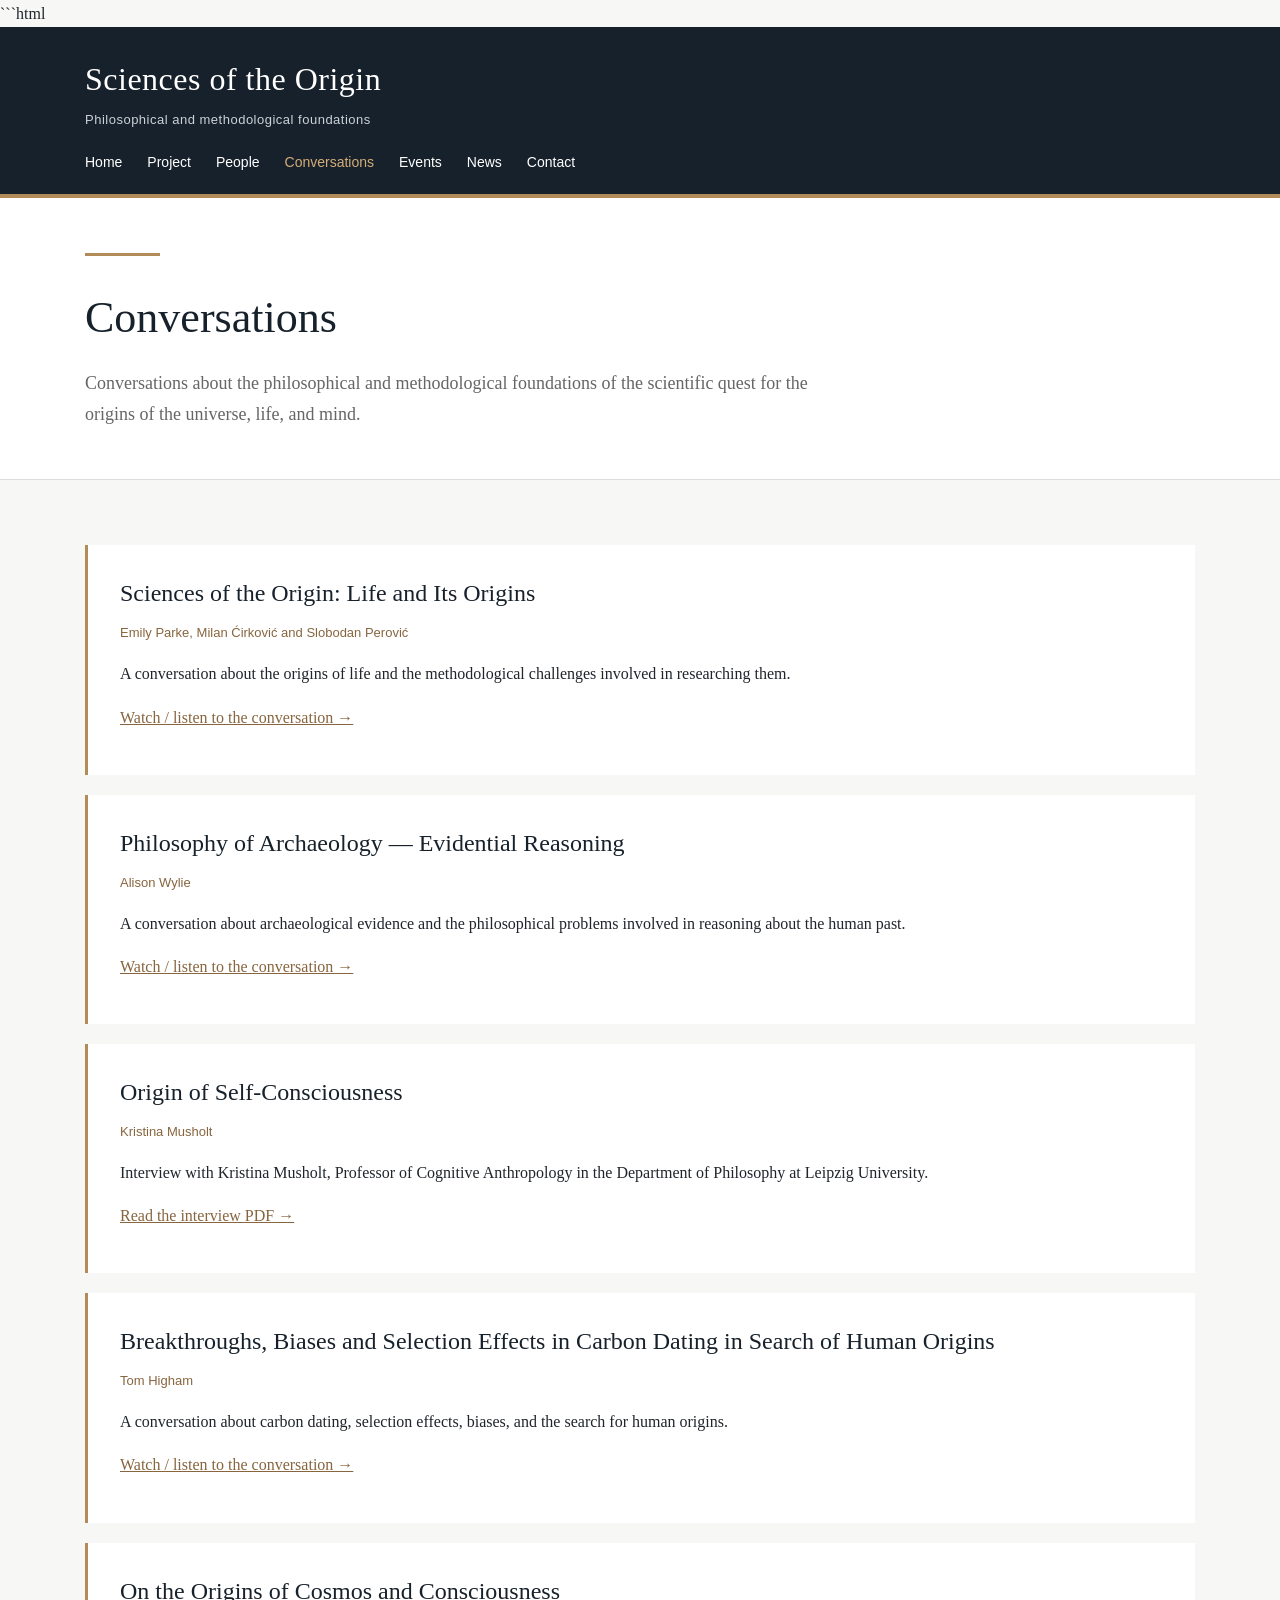
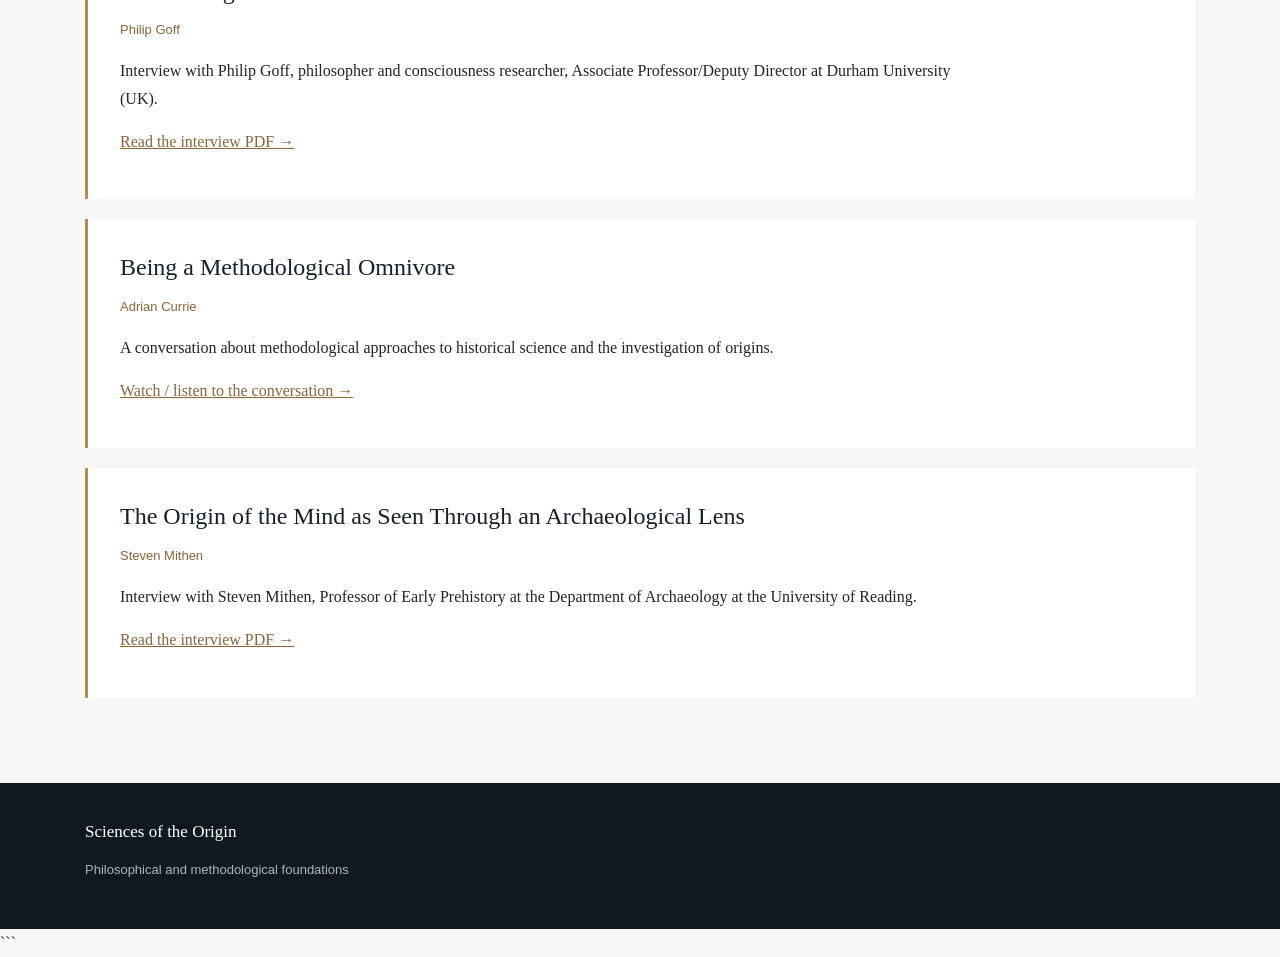
==== conversations.html @ 01b94208 "Add conversations.html for Conversations page This HTML file contains the structure for the 'Convers" ====
```html
<!DOCTYPE html>
<html lang="en">

<head>
    <meta charset="UTF-8">
    <meta name="viewport" content="width=device-width, initial-scale=1.0">

    <title>Conversations — Sciences of the Origin</title>

    <link rel="stylesheet" href="style.css">
</head>

<body>

<header class="site-header">

    <div class="header-inner">

        <h1 class="site-title">Sciences of the Origin</h1>

        <div class="site-tagline">
            Philosophical and methodological foundations
        </div>

        <nav class="site-nav">
            <a href="index.html">Home</a>
            <a href="project.html">Project</a>
            <a href="people.html">People</a>
            <a href="conversations.html" class="active">Conversations</a>
            <a href="events.html">Events</a>
            <a href="news.html">News</a>
            <a href="contact.html">Contact</a>
        </nav>

    </div>

</header>


<section class="page-header">

    <div class="container">

        <div class="gold-line"></div>

        <h1>Conversations</h1>

        <p>
            Conversations about the philosophical and methodological
            foundations of the scientific quest for the origins of the
            universe, life, and mind.
        </p>

    </div>

</section>


<main class="content">

    <div class="container">


        <div class="conversation">

            <h2>
                Sciences of the Origin: Life and Its Origins
            </h2>

            <div class="guest">
                Emily Parke, Milan Ćirković and Slobodan Perović
            </div>

            <p>
                A conversation about the origins of life and the
                methodological challenges involved in researching them.
            </p>

            <p>
                <a href="#" target="_blank">Watch / listen to the conversation →</a>
            </p>

        </div>


        <div class="conversation">

            <h2>
                Philosophy of Archaeology — Evidential Reasoning
            </h2>

            <div class="guest">
                Alison Wylie
            </div>

            <p>
                A conversation about archaeological evidence and the
                philosophical problems involved in reasoning about the
                human past.
            </p>

            <p>
                <a href="#" target="_blank">Watch / listen to the conversation →</a>
            </p>

        </div>


        <div class="conversation">

            <h2>
                Origin of Self-Consciousness
            </h2>

            <div class="guest">
                Kristina Musholt
            </div>

            <p>
                Interview with Kristina Musholt, Professor of Cognitive
                Anthropology in the Department of Philosophy at Leipzig
                University.
            </p>

            <p>
                <a href="https://sciorigin.weebly.com/uploads/4/4/2/9/44296385/4_-_kristina_musholt.pdf"
                   target="_blank">
                    Read the interview PDF →
                </a>
            </p>

        </div>


        <div class="conversation">

            <h2>
                Breakthroughs, Biases and Selection Effects in Carbon Dating
                in Search of Human Origins
            </h2>

            <div class="guest">
                Tom Higham
            </div>

            <p>
                A conversation about carbon dating, selection effects,
                biases, and the search for human origins.
            </p>

            <p>
                <a href="#" target="_blank">Watch / listen to the conversation →</a>
            </p>

        </div>


        <div class="conversation">

            <h2>
                On the Origins of Cosmos and Consciousness
            </h2>

            <div class="guest">
                Philip Goff
            </div>

            <p>
                Interview with Philip Goff, philosopher and consciousness
                researcher, Associate Professor/Deputy Director at Durham
                University (UK).
            </p>

            <p>
                <a href="https://sciorigin.weebly.com/uploads/4/4/2/9/44296385/5_-_philip_goff.pdf"
                   target="_blank">
                    Read the interview PDF →
                </a>
            </p>

        </div>


        <div class="conversation">

            <h2>
                Being a Methodological Omnivore
            </h2>

            <div class="guest">
                Adrian Currie
            </div>

            <p>
                A conversation about methodological approaches to historical
                science and the investigation of origins.
            </p>

            <p>
                <a href="#" target="_blank">Watch / listen to the conversation →</a>
            </p>

        </div>


        <div class="conversation">

            <h2>
                The Origin of the Mind as Seen Through an Archaeological Lens
            </h2>

            <div class="guest">
                Steven Mithen
            </div>

            <p>
                Interview with Steven Mithen, Professor of Early Prehistory
                at the Department of Archaeology at the University of
                Reading.
            </p>

            <p>
                <a href="https://sciorigin.weebly.com/uploads/4/4/2/9/44296385/6_-_steven_mithen_interview.pdf"
                   target="_blank">
                    Read the interview PDF →
                </a>
            </p>

        </div>


    </div>

</main>


<footer class="site-footer">

    <div class="footer-inner">

        <div class="footer-title">
            Sciences of the Origin
        </div>

        <p>
            Philosophical and methodological foundations
        </p>

    </div>

</footer>

</body>
</html>
```
---- style.css ----
/* =========================================
   SCIENCES OF THE ORIGIN
   Main site stylesheet
   ========================================= */

* {
    box-sizing: border-box;
}

html {
    scroll-behavior: smooth;
}

body {
    margin: 0;
    background: #f7f7f5;
    color: #20252b;
    font-family: Georgia, "Times New Roman", serif;
    line-height: 1.7;
}

/* ---------- HEADER ---------- */

.site-header {
    background: #17212b;
    color: #ffffff;
    border-bottom: 4px solid #b38b59;
}

.header-inner {
    max-width: 1180px;
    margin: auto;
    padding: 25px 35px 20px;
}

.site-title {
    margin: 0;
    font-size: 32px;
    font-weight: normal;
    letter-spacing: 0.5px;
}

.site-tagline {
    margin: 2px 0 20px;
    color: #cbd2d8;
    font-family: Arial, Helvetica, sans-serif;
    font-size: 13px;
    letter-spacing: 0.5px;
}

.site-nav {
    display: flex;
    flex-wrap: wrap;
    gap: 25px;
    font-family: Arial, Helvetica, sans-serif;
}

.site-nav a {
    color: #ffffff;
    text-decoration: none;
    font-size: 14px;
}

.site-nav a:hover,
.site-nav a.active {
    color: #d4ad78;
}

/* ---------- PAGE CONTAINER ---------- */

.container {
    max-width: 1180px;
    margin: auto;
    padding: 0 35px;
}

/* ---------- HERO ---------- */

.hero {
    background: #ffffff;
    border-bottom: 1px solid #ddd;
    padding: 75px 0 70px;
}

.hero-inner {
    max-width: 1180px;
    margin: auto;
    padding: 0 35px;
}

.gold-line {
    width: 75px;
    height: 3px;
    background: #b38b59;
    margin-bottom: 25px;
}

.hero h1 {
    max-width: 850px;
    margin: 0 0 22px;
    color: #17212b;
    font-size: 52px;
    font-weight: normal;
    line-height: 1.1;
}

.hero p {
    max-width: 780px;
    margin: 0;
    color: #555d63;
    font-size: 20px;
}

/* ---------- PAGE TITLE ---------- */

.page-header {
    background: #ffffff;
    border-bottom: 1px solid #ddd;
    padding: 55px 0 50px;
}

.page-header h1 {
    margin: 0;
    color: #17212b;
    font-size: 44px;
    font-weight: normal;
}

.page-header p {
    max-width: 750px;
    margin: 12px 0 0;
    color: #666;
    font-size: 18px;
}

/* ---------- CONTENT ---------- */

.content {
    padding: 65px 0;
}

.content h2 {
    margin-top: 0;
    color: #17212b;
    font-size: 31px;
    font-weight: normal;
}

.content h3 {
    color: #17212b;
    font-size: 23px;
    font-weight: normal;
}

.content p {
    max-width: 850px;
}

.content a {
    color: #87653e;
}

.content a:hover {
    color: #17212b;
}

/* ---------- CARDS ---------- */

.card-grid {
    display: grid;
    grid-template-columns: repeat(3, 1fr);
    gap: 25px;
    margin-top: 35px;
}

.card {
    background: #ffffff;
    padding: 28px;
    border-top: 3px solid #b38b59;
}

.card h3 {
    margin-top: 0;
}

.card p {
    color: #62686d;
    font-size: 15px;
}

/* ---------- PEOPLE ---------- */

.people-grid {
    display: grid;
    grid-template-columns: repeat(3, 1fr);
    gap: 28px;
}

.person {
    background: #ffffff;
    padding: 25px;
    border-top: 3px solid #b38b59;
}

.person-image {
    width: 100%;
    height: 250px;
    object-fit: cover;
    background: #e9eaeb;
    margin-bottom: 20px;
}

.person h2 {
    margin: 0 0 5px;
    font-size: 25px;
}

.person .role {
    color: #87653e;
    font-family: Arial, Helvetica, sans-serif;
    font-size: 13px;
    text-transform: uppercase;
    letter-spacing: 0.6px;
}

/* ---------- NEWS / EVENTS ---------- */

.archive-item {
    background: #ffffff;
    margin-bottom: 20px;
    padding: 27px 30px;
    border-left: 3px solid #b38b59;
}

.archive-date {
    color: #87653e;
    font-family: Arial, Helvetica, sans-serif;
    font-size: 12px;
    letter-spacing: 1px;
    text-transform: uppercase;
}

.archive-item h2 {
    margin: 7px 0;
    font-size: 24px;
}

.archive-item p {
    color: #5f666b;
}

/* ---------- CONVERSATIONS ---------- */

.conversation {
    background: #ffffff;
    padding: 28px 32px;
    margin-bottom: 20px;
    border-left: 3px solid #b38b59;
}

.conversation h2 {
    margin: 0 0 8px;
    font-size: 24px;
}

.conversation .guest {
    color: #87653e;
    font-family: Arial, Helvetica, sans-serif;
    font-size: 13px;
}

/* ---------- CALLOUT ---------- */

.callout {
    margin: 45px 0;
    padding: 35px;
    background: #17212b;
    color: #ffffff;
}

.callout p {
    margin: 0;
    max-width: 850px;
    font-size: 21px;
}

/* ---------- FOOTER ---------- */

.site-footer {
    background: #111920;
    color: #aeb5ba;
    padding: 35px 0;
    font-family: Arial, Helvetica, sans-serif;
    font-size: 13px;
}

.footer-inner {
    max-width: 1180px;
    margin: auto;
    padding: 0 35px;
}

.footer-title {
    color: #ffffff;
    font-family: Georgia, "Times New Roman", serif;
    font-size: 17px;
}

/* ---------- MOBILE ---------- */

@media (max-width: 850px) {

    .header-inner,
    .hero-inner,
    .container,
    .footer-inner {
        padding-left: 22px;
        padding-right: 22px;
    }

    .site-nav {
        gap: 14px;
    }

    .hero h1 {
        font-size: 40px;
    }

    .page-header h1 {
        font-size: 36px;
    }

    .card-grid,
    .people-grid {
        grid-template-columns: 1fr;
    }

    .person-image {
        height: auto;
        max-height: 400px;
    }
}
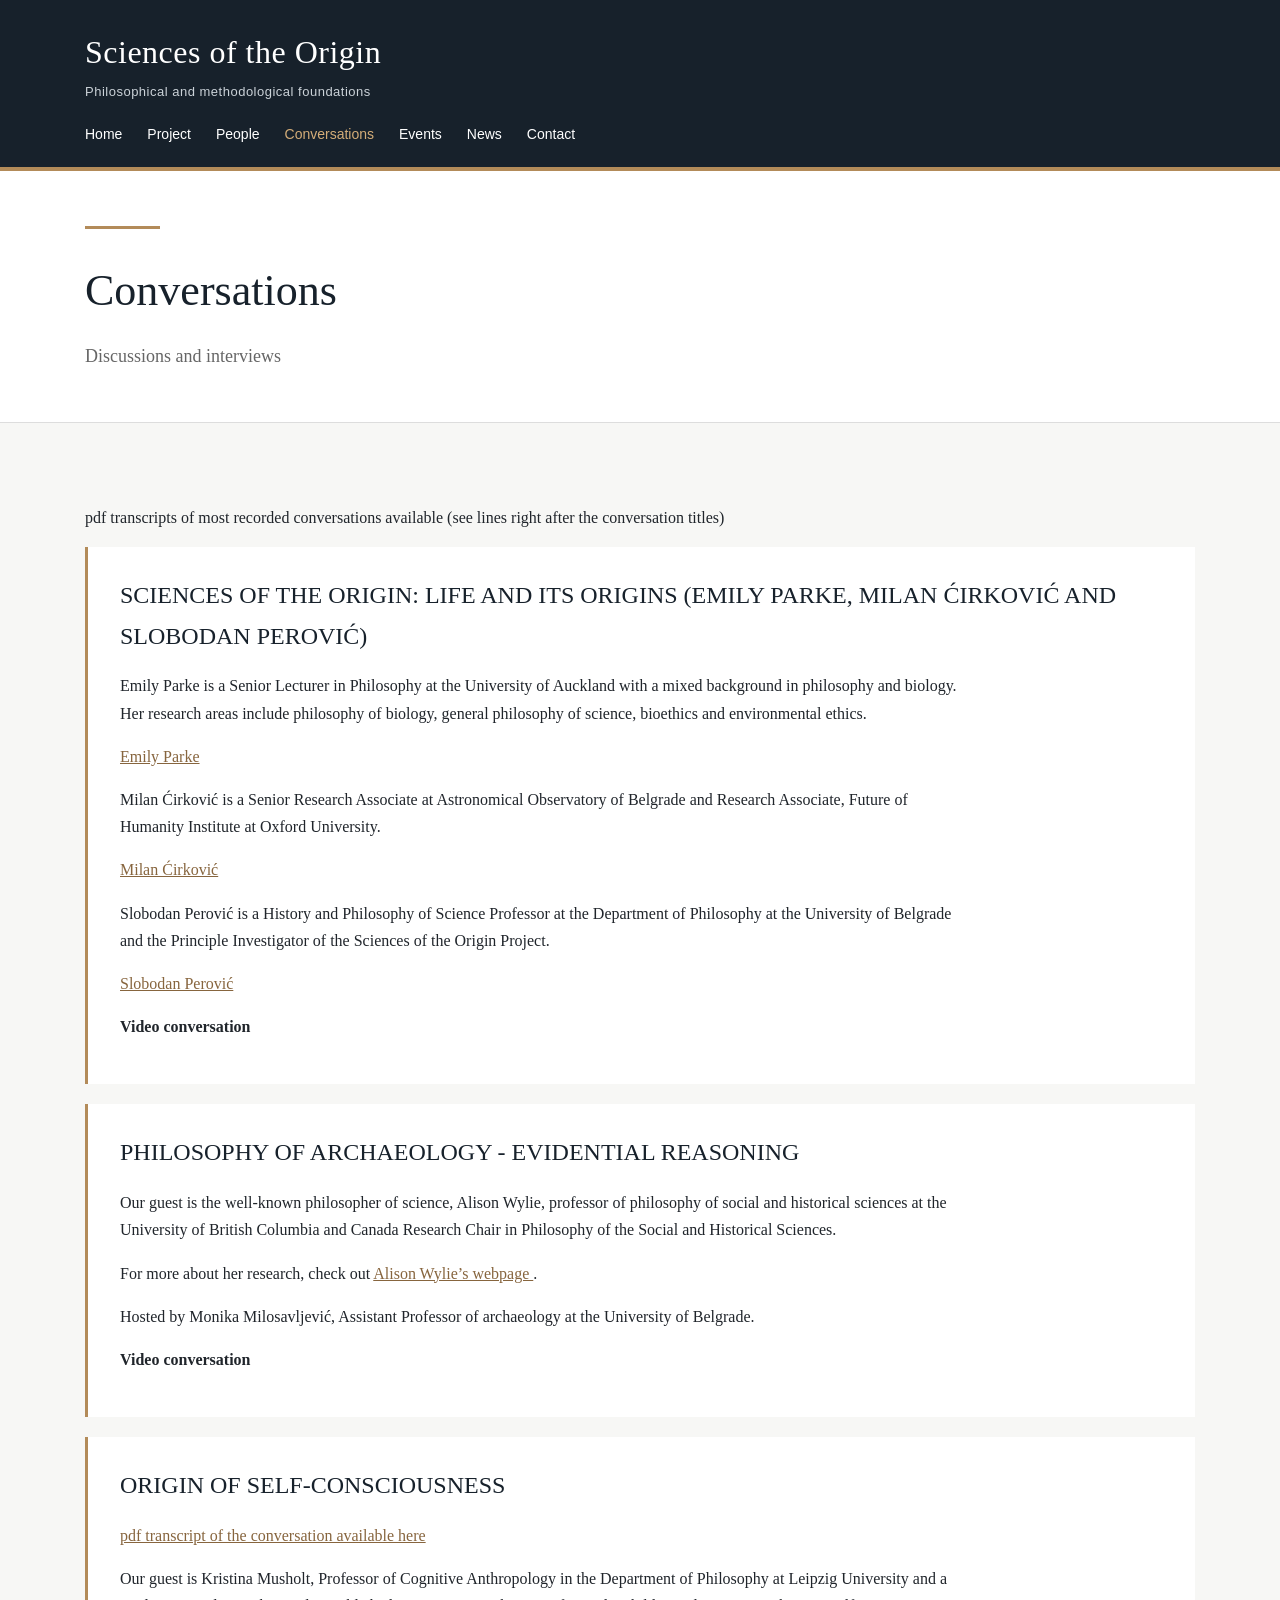
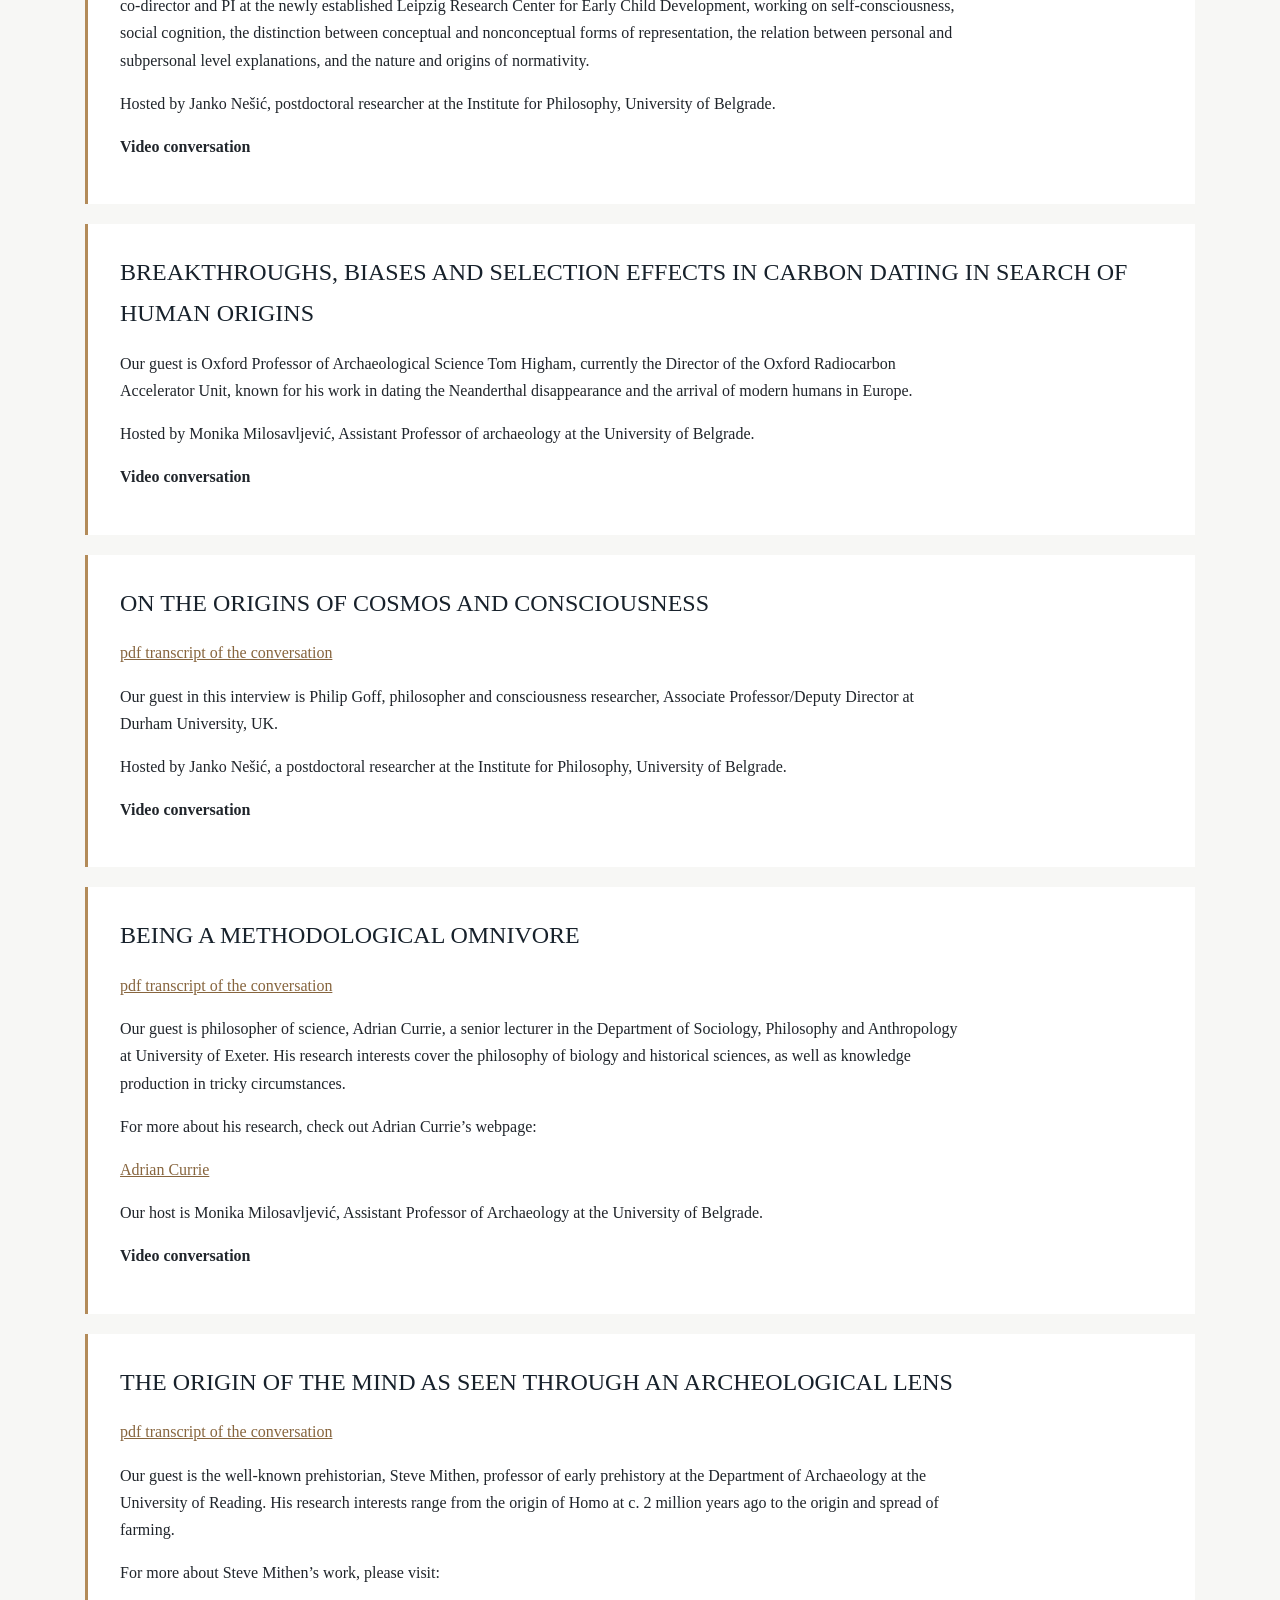
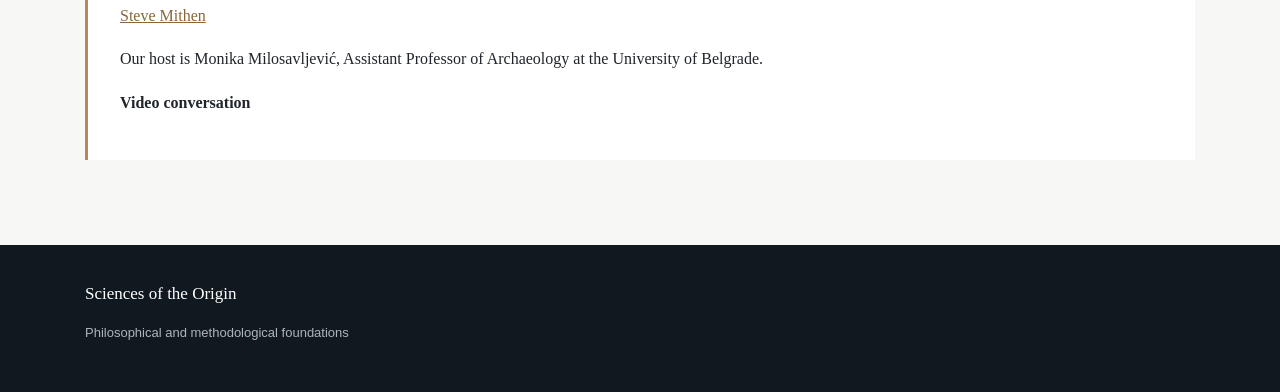
==== commit 7272f140: "Refactor conversations section and update content Updated conversation details and structure in conv" ====
--- a/conversations.html
+++ b/conversations.html
@@ -1,4 +1,3 @@
-```html
 <!DOCTYPE html>
 <html lang="en">
 
@@ -46,11 +45,7 @@
 
         <h1>Conversations</h1>
 
-        <p>
-            Conversations about the philosophical and methodological
-            foundations of the scientific quest for the origins of the
-            universe, life, and mind.
-        </p>
+        <p>Discussions and interviews</p>
 
     </div>
 
@@ -59,178 +54,308 @@
 
 <main class="content">
 
-    <div class="container">
-
-
-        <div class="conversation">
-
-            <h2>
-                Sciences of the Origin: Life and Its Origins
-            </h2>
-
-            <div class="guest">
-                Emily Parke, Milan Ćirković and Slobodan Perović
-            </div>
-
-            <p>
-                A conversation about the origins of life and the
-                methodological challenges involved in researching them.
-            </p>
-
-            <p>
-                <a href="#" target="_blank">Watch / listen to the conversation →</a>
-            </p>
-
-        </div>
-
-
-        <div class="conversation">
-
-            <h2>
-                Philosophy of Archaeology — Evidential Reasoning
-            </h2>
-
-            <div class="guest">
-                Alison Wylie
-            </div>
-
-            <p>
-                A conversation about archaeological evidence and the
-                philosophical problems involved in reasoning about the
-                human past.
-            </p>
-
-            <p>
-                <a href="#" target="_blank">Watch / listen to the conversation →</a>
-            </p>
-
-        </div>
-
-
-        <div class="conversation">
-
-            <h2>
-                Origin of Self-Consciousness
-            </h2>
-
-            <div class="guest">
-                Kristina Musholt
-            </div>
-
-            <p>
-                Interview with Kristina Musholt, Professor of Cognitive
-                Anthropology in the Department of Philosophy at Leipzig
-                University.
-            </p>
-
-            <p>
-                <a href="https://sciorigin.weebly.com/uploads/4/4/2/9/44296385/4_-_kristina_musholt.pdf"
-                   target="_blank">
-                    Read the interview PDF →
-                </a>
-            </p>
-
-        </div>
-
-
-        <div class="conversation">
-
-            <h2>
-                Breakthroughs, Biases and Selection Effects in Carbon Dating
-                in Search of Human Origins
-            </h2>
-
-            <div class="guest">
-                Tom Higham
-            </div>
-
-            <p>
-                A conversation about carbon dating, selection effects,
-                biases, and the search for human origins.
-            </p>
-
-            <p>
-                <a href="#" target="_blank">Watch / listen to the conversation →</a>
-            </p>
-
-        </div>
-
-
-        <div class="conversation">
-
-            <h2>
-                On the Origins of Cosmos and Consciousness
-            </h2>
-
-            <div class="guest">
-                Philip Goff
-            </div>
-
-            <p>
-                Interview with Philip Goff, philosopher and consciousness
-                researcher, Associate Professor/Deputy Director at Durham
-                University (UK).
-            </p>
-
-            <p>
-                <a href="https://sciorigin.weebly.com/uploads/4/4/2/9/44296385/5_-_philip_goff.pdf"
-                   target="_blank">
-                    Read the interview PDF →
-                </a>
-            </p>
-
-        </div>
-
-
-        <div class="conversation">
-
-            <h2>
-                Being a Methodological Omnivore
-            </h2>
-
-            <div class="guest">
+<div class="container">
+
+    <p>
+        pdf transcripts of most recorded conversations available
+        (see lines right after the conversation titles)
+    </p>
+
+
+    <!-- =====================================================
+         CONVERSATION 1
+         ===================================================== -->
+
+    <div class="conversation">
+
+        <h2>
+            SCIENCES OF THE ORIGIN: LIFE AND ITS ORIGINS
+            (EMILY PARKE, MILAN ĆIRKOVIĆ AND SLOBODAN PEROVIĆ)
+        </h2>
+
+        <p>
+            Emily Parke is a Senior Lecturer in Philosophy at the
+            University of Auckland with a mixed background in philosophy
+            and biology. Her research areas include philosophy of biology,
+            general philosophy of science, bioethics and environmental
+            ethics.
+        </p>
+
+        <p>
+            <a href="http://www.emilycparke.com/" target="_blank">
+                Emily Parke
+            </a>
+        </p>
+
+        <p>
+            Milan Ćirković is a Senior Research Associate at Astronomical
+            Observatory of Belgrade and Research Associate, Future of
+            Humanity Institute at Oxford University.
+        </p>
+
+        <p>
+            <a href="http://mcirkovic.aob.rs/" target="_blank">
+                Milan Ćirković
+            </a>
+        </p>
+
+        <p>
+            Slobodan Perović is a History and Philosophy of Science
+            Professor at the Department of Philosophy at the University
+            of Belgrade and the Principle Investigator of the Sciences
+            of the Origin Project.
+        </p>
+
+        <p>
+            <a href="https://slobodanperovic.weebly.com/" target="_blank">
+                Slobodan Perović
+            </a>
+        </p>
+
+        <p>
+            <strong>Video conversation</strong>
+        </p>
+
+    </div>
+
+
+    <!-- =====================================================
+         CONVERSATION 2
+         ===================================================== -->
+
+    <div class="conversation">
+
+        <h2>
+            PHILOSOPHY OF ARCHAEOLOGY - EVIDENTIAL REASONING
+        </h2>
+
+        <p>
+            Our guest is the well-known philosopher of science,
+            Alison Wylie, professor of philosophy of social and historical
+            sciences at the University of British Columbia and Canada
+            Research Chair in Philosophy of the Social and Historical
+            Sciences.
+        </p>
+
+        <p>
+            For more about her research, check out
+            <a href="https://alisonwylie.net" target="_blank">
+                Alison Wylie’s webpage
+            </a>.
+        </p>
+
+        <p>
+            Hosted by Monika Milosavljević, Assistant Professor of
+            archaeology at the University of Belgrade.
+        </p>
+
+        <p>
+            <strong>Video conversation</strong>
+        </p>
+
+    </div>
+
+
+    <!-- =====================================================
+         CONVERSATION 3
+         ===================================================== -->
+
+    <div class="conversation">
+
+        <h2>
+            ORIGIN OF SELF-CONSCIOUSNESS
+        </h2>
+
+        <p>
+            <a href="documents/4_-_kristina_musholt.pdf" target="_blank">
+                pdf transcript of the conversation available here
+            </a>
+        </p>
+
+        <p>
+            Our guest is Kristina Musholt, Professor of Cognitive
+            Anthropology in the Department of Philosophy at Leipzig
+            University and a co-director and PI at the newly established
+            Leipzig Research Center for Early Child Development, working
+            on self-consciousness, social cognition, the distinction
+            between conceptual and nonconceptual forms of representation,
+            the relation between personal and subpersonal level
+            explanations, and the nature and origins of normativity.
+        </p>
+
+        <p>
+            Hosted by Janko Nešić, postdoctoral researcher at the Institute
+            for Philosophy, University of Belgrade.
+        </p>
+
+        <p>
+            <strong>Video conversation</strong>
+        </p>
+
+    </div>
+
+
+    <!-- =====================================================
+         CONVERSATION 4
+         ===================================================== -->
+
+    <div class="conversation">
+
+        <h2>
+            BREAKTHROUGHS, BIASES AND SELECTION EFFECTS IN CARBON
+            DATING IN SEARCH OF HUMAN ORIGINS
+        </h2>
+
+        <p>
+            Our guest is Oxford Professor of Archaeological Science
+            Tom Higham, currently the Director of the Oxford Radiocarbon
+            Accelerator Unit, known for his work in dating the Neanderthal
+            disappearance and the arrival of modern humans in Europe.
+        </p>
+
+        <p>
+            Hosted by Monika Milosavljević, Assistant Professor of
+            archaeology at the University of Belgrade.
+        </p>
+
+        <p>
+            <strong>Video conversation</strong>
+        </p>
+
+    </div>
+
+
+    <!-- =====================================================
+         CONVERSATION 5
+         ===================================================== -->
+
+    <div class="conversation">
+
+        <h2>
+            ON THE ORIGINS OF COSMOS AND CONSCIOUSNESS
+        </h2>
+
+        <p>
+            <a href="documents/5_-_philip_goff.pdf" target="_blank">
+                pdf transcript of the conversation
+            </a>
+        </p>
+
+        <p>
+            Our guest in this interview is Philip Goff, philosopher and
+            consciousness researcher, Associate Professor/Deputy Director
+            at Durham University, UK.
+        </p>
+
+        <p>
+            Hosted by Janko Nešić, a postdoctoral researcher at the
+            Institute for Philosophy, University of Belgrade.
+        </p>
+
+        <p>
+            <strong>Video conversation</strong>
+        </p>
+
+    </div>
+
+
+    <!-- =====================================================
+         CONVERSATION 6
+         ===================================================== -->
+
+    <div class="conversation">
+
+        <h2>
+            BEING A METHODOLOGICAL OMNIVORE
+        </h2>
+
+        <p>
+            <a href="documents/1_-_adrian_currie_interview.pdf"
+               target="_blank">
+                pdf transcript of the conversation
+            </a>
+        </p>
+
+        <p>
+            Our guest is philosopher of science, Adrian Currie, a senior
+            lecturer in the Department of Sociology, Philosophy and
+            Anthropology at University of Exeter. His research interests
+            cover the philosophy of biology and historical sciences, as
+            well as knowledge production in tricky circumstances.
+        </p>
+
+        <p>
+            For more about his research, check out Adrian Currie’s webpage:
+        </p>
+
+        <p>
+            <a href="https://sites.google.com/site/adrianmitchellcurrie/"
+               target="_blank">
                 Adrian Currie
-            </div>
-
-            <p>
-                A conversation about methodological approaches to historical
-                science and the investigation of origins.
-            </p>
-
-            <p>
-                <a href="#" target="_blank">Watch / listen to the conversation →</a>
-            </p>
-
-        </div>
-
-
-        <div class="conversation">
-
-            <h2>
-                The Origin of the Mind as Seen Through an Archaeological Lens
-            </h2>
-
-            <div class="guest">
-                Steven Mithen
-            </div>
-
-            <p>
-                Interview with Steven Mithen, Professor of Early Prehistory
-                at the Department of Archaeology at the University of
-                Reading.
-            </p>
-
-            <p>
-                <a href="https://sciorigin.weebly.com/uploads/4/4/2/9/44296385/6_-_steven_mithen_interview.pdf"
-                   target="_blank">
-                    Read the interview PDF →
-                </a>
-            </p>
-
-        </div>
-
-
-    </div>
+            </a>
+        </p>
+
+        <p>
+            Our host is Monika Milosavljević, Assistant Professor of
+            Archaeology at the University of Belgrade.
+        </p>
+
+        <p>
+            <strong>Video conversation</strong>
+        </p>
+
+    </div>
+
+
+    <!-- =====================================================
+         CONVERSATION 7
+         ===================================================== -->
+
+    <div class="conversation">
+
+        <h2>
+            THE ORIGIN OF THE MIND AS SEEN THROUGH AN ARCHEOLOGICAL LENS
+        </h2>
+
+        <p>
+            <a href="documents/6_-_steven_mithen_interview.pdf"
+               target="_blank">
+                pdf transcript of the conversation
+            </a>
+        </p>
+
+        <p>
+            Our guest is the well-known prehistorian, Steve Mithen,
+            professor of early prehistory at the Department of Archaeology
+            at the University of Reading. His research interests range
+            from the origin of Homo at c. 2 million years ago to the origin
+            and spread of farming.
+        </p>
+
+        <p>
+            For more about Steve Mithen’s work, please visit:
+        </p>
+
+        <p>
+            <a href="https://www.reading.ac.uk/archaeology/about/staff/s-j-mithen.aspx"
+               target="_blank">
+                Steve Mithen
+            </a>
+        </p>
+
+        <p>
+            Our host is Monika Milosavljević, Assistant Professor of
+            Archaeology at the University of Belgrade.
+        </p>
+
+        <p>
+            <strong>Video conversation</strong>
+        </p>
+
+    </div>
+
+
+</div>
 
 </main>
 
@@ -252,5 +377,5 @@
 </footer>
 
 </body>
+
 </html>
-```
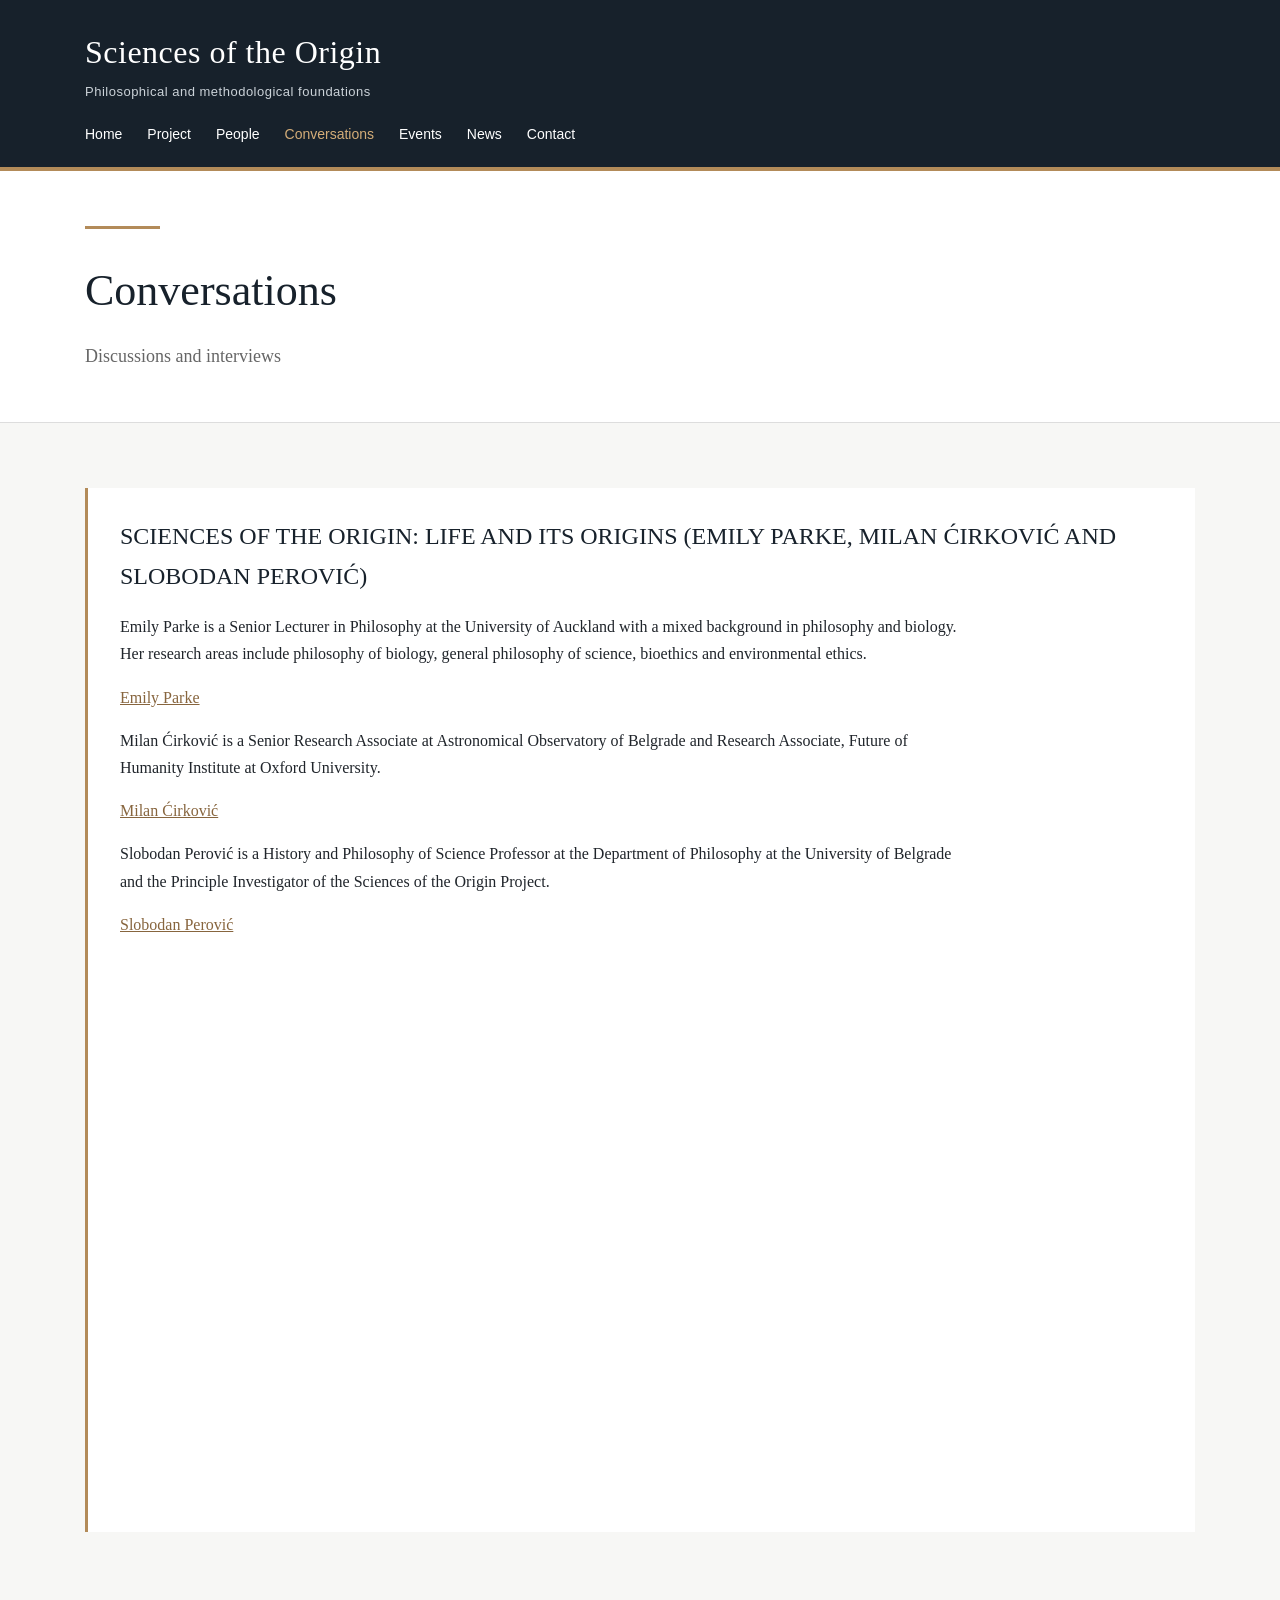
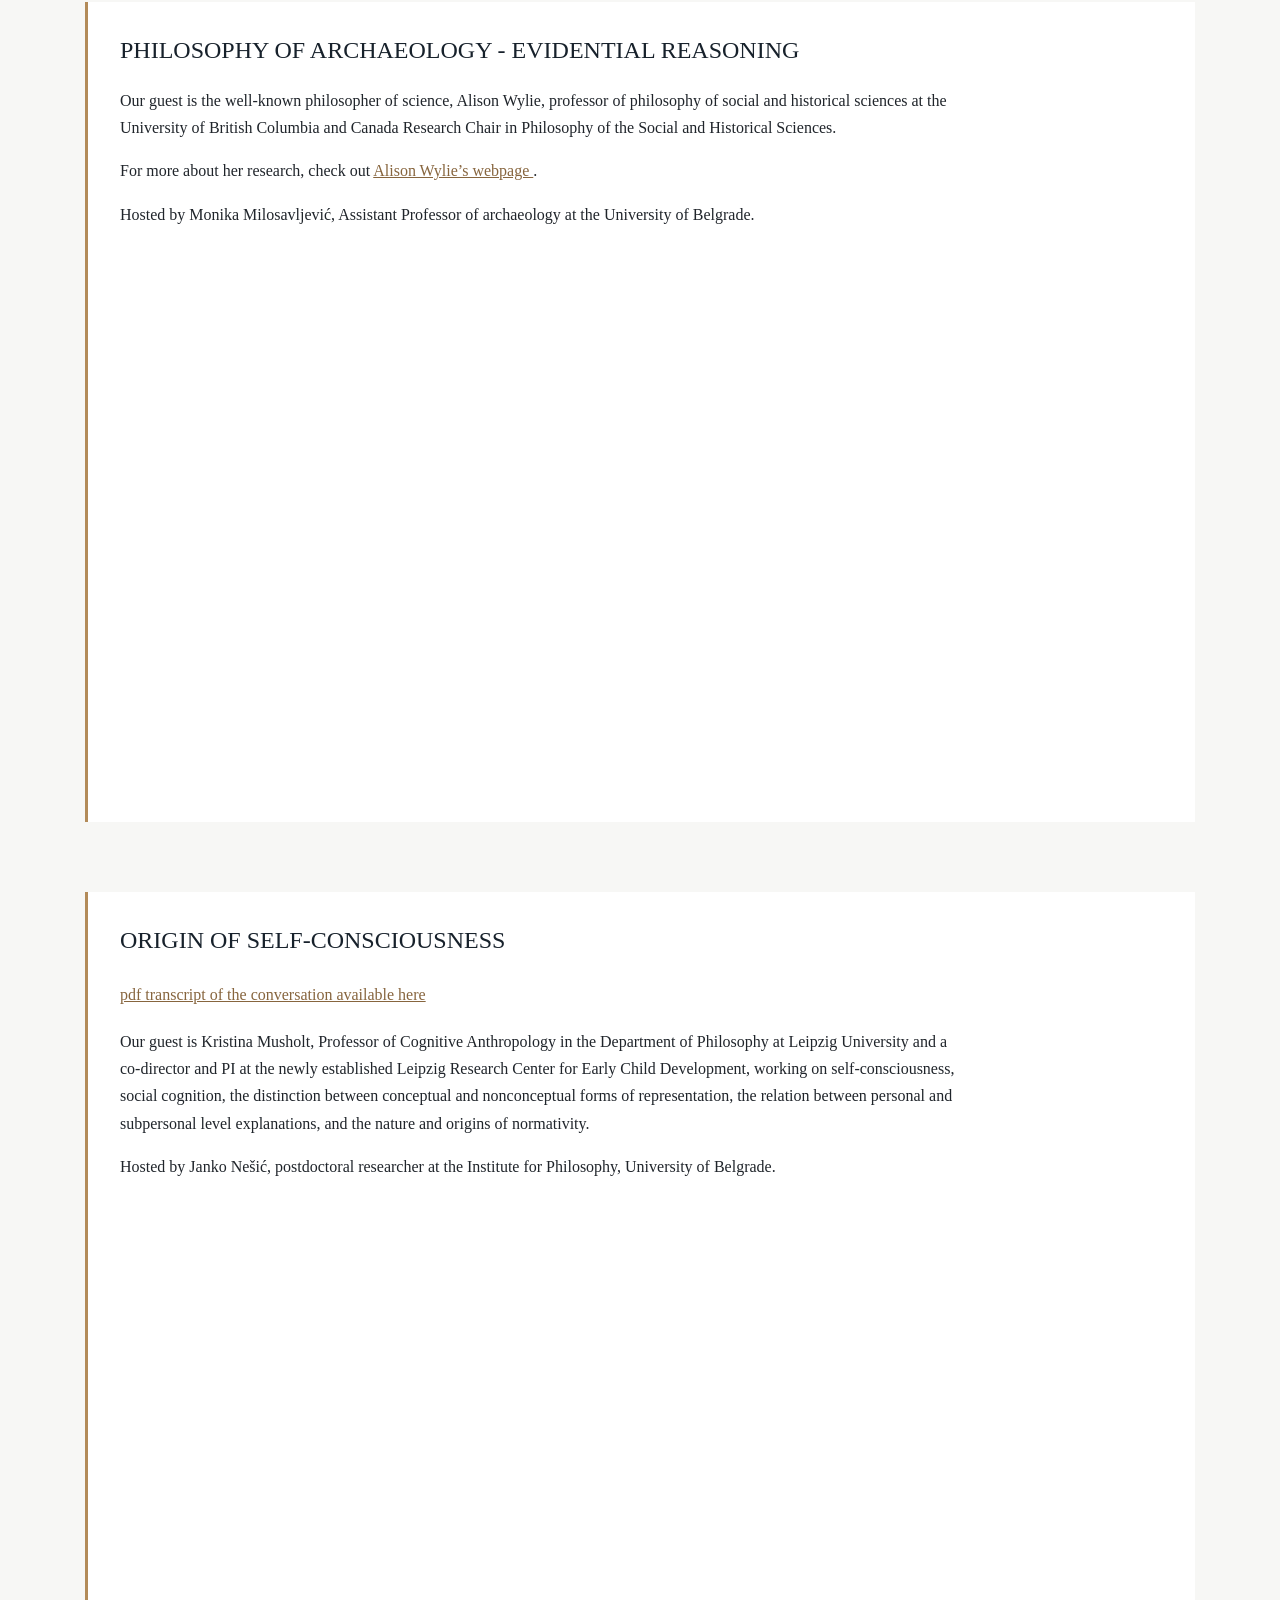
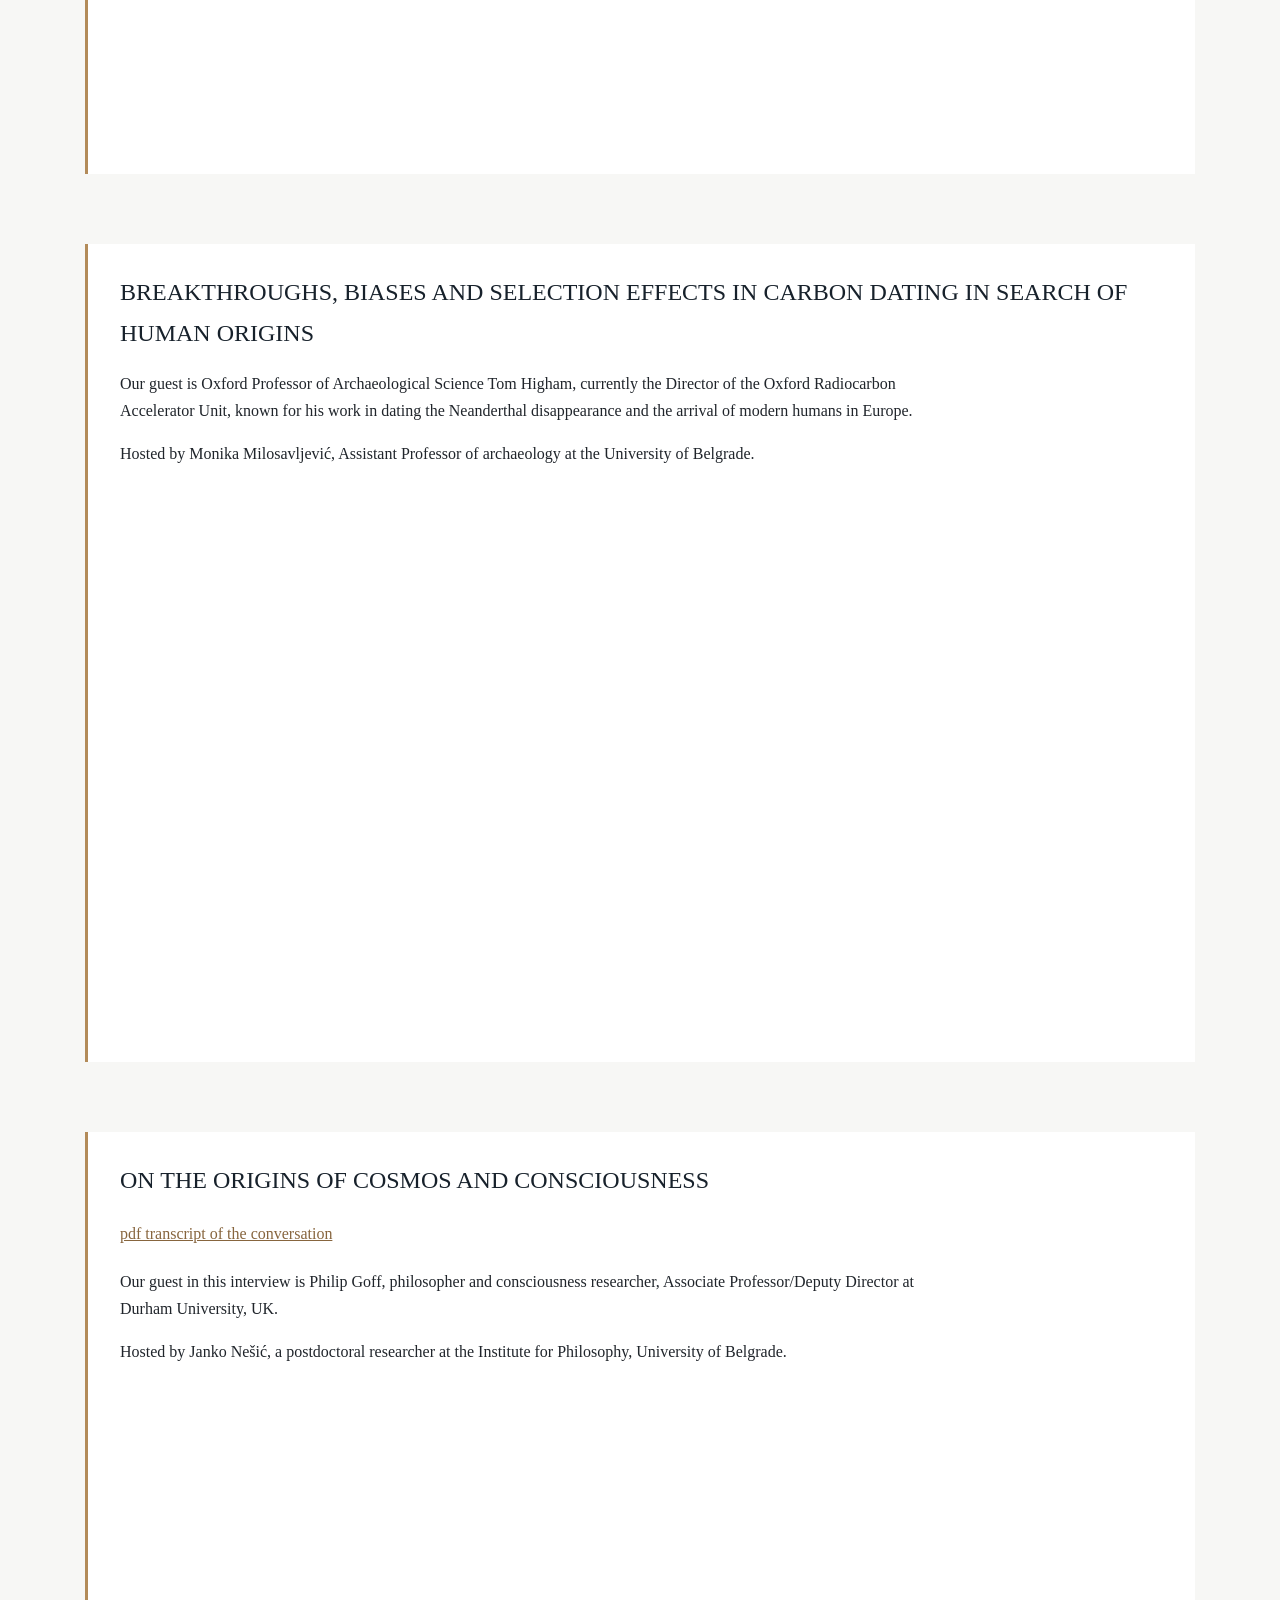
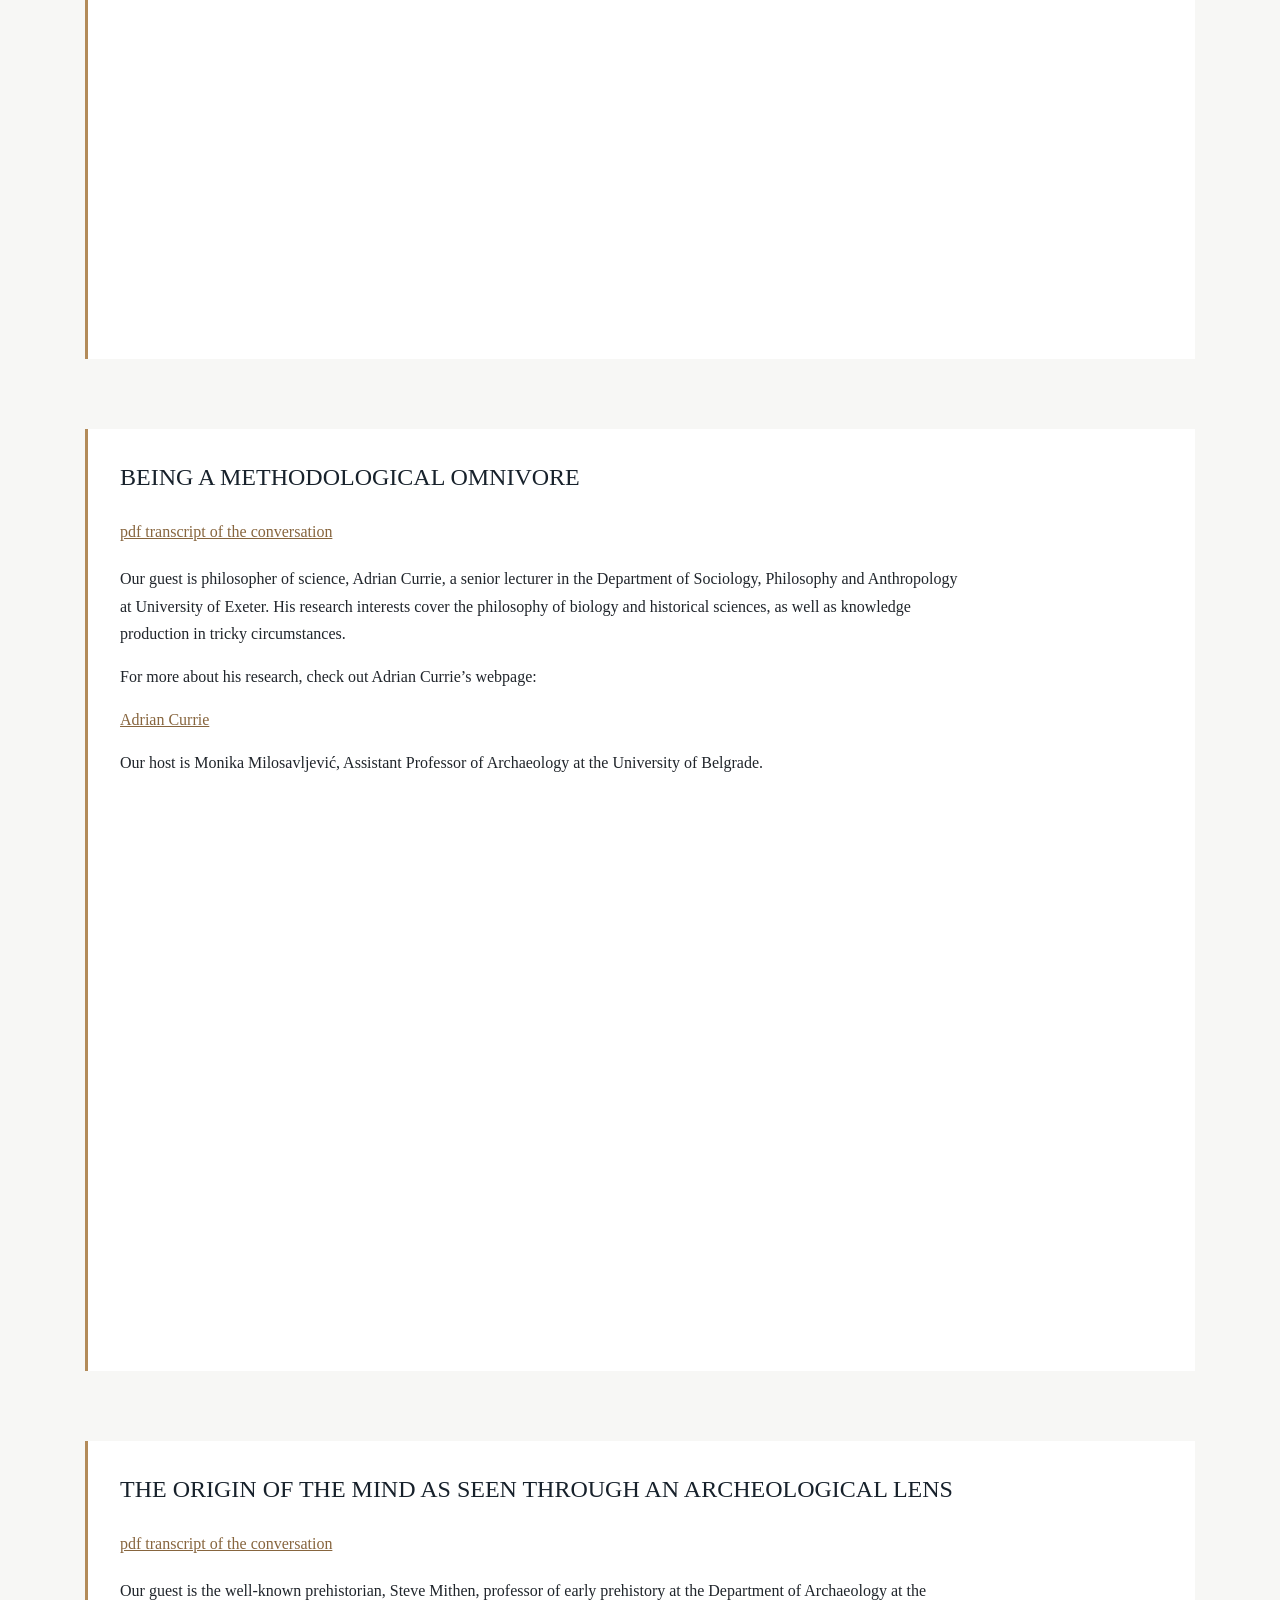
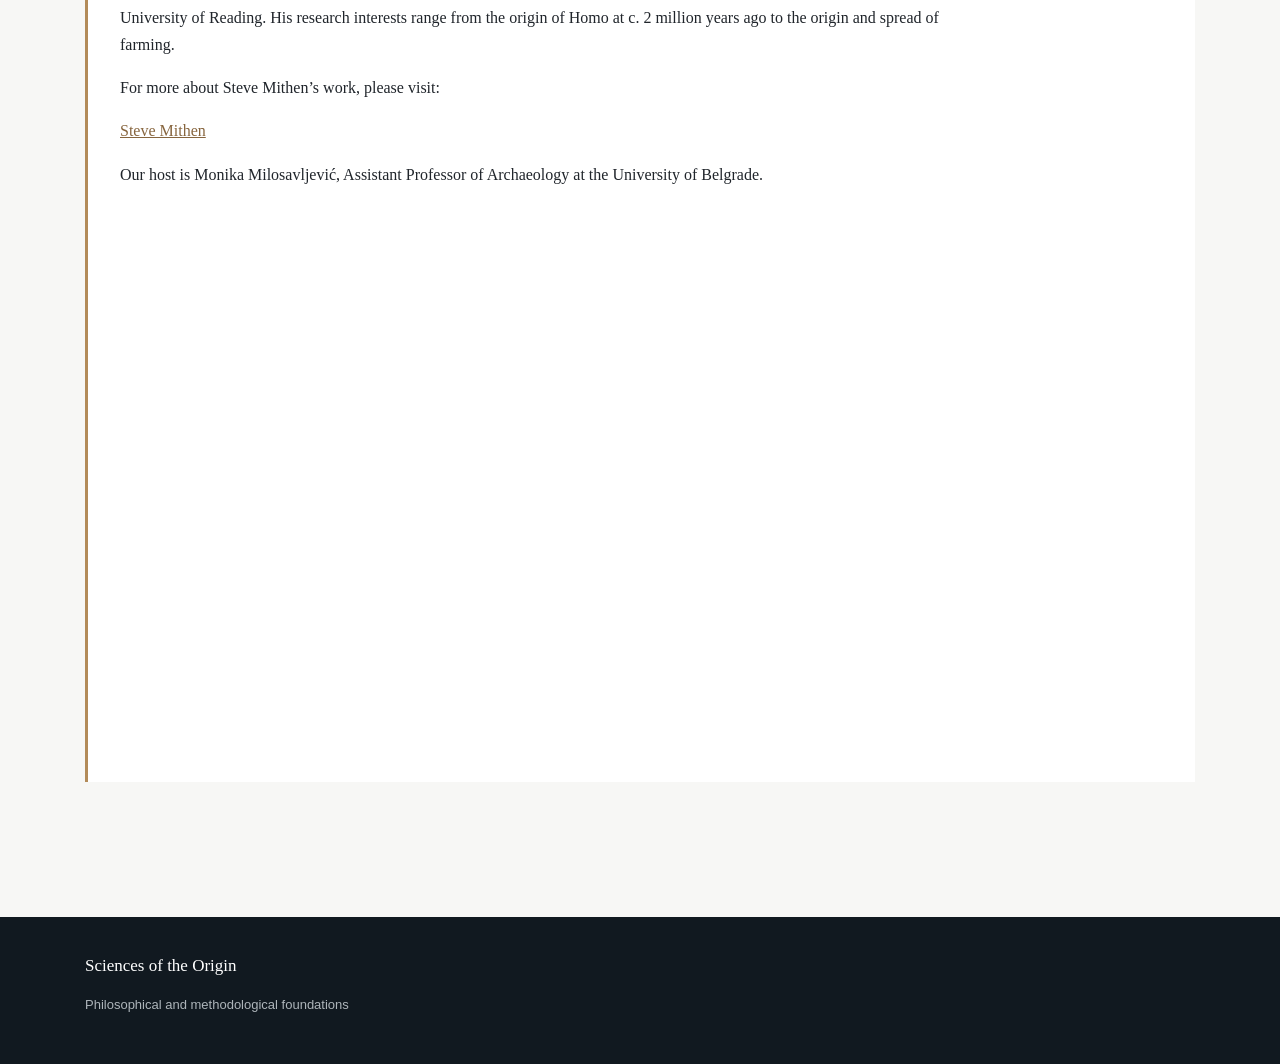
==== commit e557c1cc: "Update conversations.html" ====
--- a/conversations.html
+++ b/conversations.html
@@ -8,6 +8,36 @@
     <title>Conversations — Sciences of the Origin</title>
 
     <link rel="stylesheet" href="style.css">
+
+    <style>
+        .video-container {
+            position: relative;
+            width: 100%;
+            max-width: 900px;
+            margin: 30px auto;
+            aspect-ratio: 16 / 9;
+        }
+
+        .video-container iframe {
+            position: absolute;
+            width: 100%;
+            height: 100%;
+            border: 0;
+        }
+
+        .conversation {
+            margin-bottom: 70px;
+        }
+
+        .conversation h2 {
+            margin-bottom: 15px;
+        }
+
+        .pdf-link {
+            margin: 20px 0;
+        }
+    </style>
+
 </head>
 
 <body>
@@ -48,7 +78,6 @@
         <p>Discussions and interviews</p>
 
     </div>
-
 </section>
 
 
@@ -56,17 +85,12 @@
 
 <div class="container">
 
-    <p>
-        pdf transcripts of most recorded conversations available
-        (see lines right after the conversation titles)
-    </p>
-
-
-    <!-- =====================================================
-         CONVERSATION 1
-         ===================================================== -->
-
-    <div class="conversation">
+
+    <!-- =====================================================
+         1. LIFE AND ITS ORIGINS
+         ===================================================== -->
+
+    <article class="conversation">
 
         <h2>
             SCIENCES OF THE ORIGIN: LIFE AND ITS ORIGINS
@@ -112,18 +136,22 @@
             </a>
         </p>
 
-        <p>
-            <strong>Video conversation</strong>
-        </p>
-
-    </div>
-
-
-    <!-- =====================================================
-         CONVERSATION 2
-         ===================================================== -->
-
-    <div class="conversation">
+        <div class="video-container">
+            <iframe
+                src="https://www.youtube.com/embed/DgUZnSESdqM"
+                title="Sciences of the Origin: Life and Its Origins"
+                allowfullscreen>
+            </iframe>
+        </div>
+
+    </article>
+
+
+    <!-- =====================================================
+         2. PHILOSOPHY OF ARCHAEOLOGY
+         ===================================================== -->
+
+    <article class="conversation">
 
         <h2>
             PHILOSOPHY OF ARCHAEOLOGY - EVIDENTIAL REASONING
@@ -149,24 +177,28 @@
             archaeology at the University of Belgrade.
         </p>
 
-        <p>
-            <strong>Video conversation</strong>
-        </p>
-
-    </div>
-
-
-    <!-- =====================================================
-         CONVERSATION 3
-         ===================================================== -->
-
-    <div class="conversation">
+        <div class="video-container">
+            <iframe
+                src="https://www.youtube.com/embed/GFLg6el76VE"
+                title="Philosophy of Archaeology - Evidential Reasoning"
+                allowfullscreen>
+            </iframe>
+        </div>
+
+    </article>
+
+
+    <!-- =====================================================
+         3. ORIGIN OF SELF-CONSCIOUSNESS
+         ===================================================== -->
+
+    <article class="conversation">
 
         <h2>
             ORIGIN OF SELF-CONSCIOUSNESS
         </h2>
 
-        <p>
+        <p class="pdf-link">
             <a href="documents/4_-_kristina_musholt.pdf" target="_blank">
                 pdf transcript of the conversation available here
             </a>
@@ -188,18 +220,22 @@
             for Philosophy, University of Belgrade.
         </p>
 
-        <p>
-            <strong>Video conversation</strong>
-        </p>
-
-    </div>
-
-
-    <!-- =====================================================
-         CONVERSATION 4
-         ===================================================== -->
-
-    <div class="conversation">
+        <div class="video-container">
+            <iframe
+                src="https://www.youtube.com/embed/45kt4CLY10o"
+                title="Origin of Self-Consciousness"
+                allowfullscreen>
+            </iframe>
+        </div>
+
+    </article>
+
+
+    <!-- =====================================================
+         4. CARBON DATING AND HUMAN ORIGINS
+         ===================================================== -->
+
+    <article class="conversation">
 
         <h2>
             BREAKTHROUGHS, BIASES AND SELECTION EFFECTS IN CARBON
@@ -218,24 +254,28 @@
             archaeology at the University of Belgrade.
         </p>
 
-        <p>
-            <strong>Video conversation</strong>
-        </p>
-
-    </div>
-
-
-    <!-- =====================================================
-         CONVERSATION 5
-         ===================================================== -->
-
-    <div class="conversation">
+        <div class="video-container">
+            <iframe
+                src="https://www.youtube.com/embed/1a3Vk-yO5S4"
+                title="Breakthroughs, Biases and Selection Effects in Carbon Dating"
+                allowfullscreen>
+            </iframe>
+        </div>
+
+    </article>
+
+
+    <!-- =====================================================
+         5. COSMOS AND CONSCIOUSNESS
+         ===================================================== -->
+
+    <article class="conversation">
 
         <h2>
             ON THE ORIGINS OF COSMOS AND CONSCIOUSNESS
         </h2>
 
-        <p>
+        <p class="pdf-link">
             <a href="documents/5_-_philip_goff.pdf" target="_blank">
                 pdf transcript of the conversation
             </a>
@@ -252,24 +292,28 @@
             Institute for Philosophy, University of Belgrade.
         </p>
 
-        <p>
-            <strong>Video conversation</strong>
-        </p>
-
-    </div>
-
-
-    <!-- =====================================================
-         CONVERSATION 6
-         ===================================================== -->
-
-    <div class="conversation">
+        <div class="video-container">
+            <iframe
+                src="https://www.youtube.com/embed/eFFF5xNZZxg"
+                title="On the Origins of Cosmos and Consciousness"
+                allowfullscreen>
+            </iframe>
+        </div>
+
+    </article>
+
+
+    <!-- =====================================================
+         6. METHODOLOGICAL OMNIVORE
+         ===================================================== -->
+
+    <article class="conversation">
 
         <h2>
             BEING A METHODOLOGICAL OMNIVORE
         </h2>
 
-        <p>
+        <p class="pdf-link">
             <a href="documents/1_-_adrian_currie_interview.pdf"
                target="_blank">
                 pdf transcript of the conversation
@@ -300,24 +344,28 @@
             Archaeology at the University of Belgrade.
         </p>
 
-        <p>
-            <strong>Video conversation</strong>
-        </p>
-
-    </div>
-
-
-    <!-- =====================================================
-         CONVERSATION 7
-         ===================================================== -->
-
-    <div class="conversation">
+        <div class="video-container">
+            <iframe
+                src="https://www.youtube.com/embed/HiZcLKvfHys"
+                title="Being a Methodological Omnivore"
+                allowfullscreen>
+            </iframe>
+        </div>
+
+    </article>
+
+
+    <!-- =====================================================
+         7. ORIGIN OF THE MIND
+         ===================================================== -->
+
+    <article class="conversation">
 
         <h2>
             THE ORIGIN OF THE MIND AS SEEN THROUGH AN ARCHEOLOGICAL LENS
         </h2>
 
-        <p>
+        <p class="pdf-link">
             <a href="documents/6_-_steven_mithen_interview.pdf"
                target="_blank">
                 pdf transcript of the conversation
@@ -348,11 +396,15 @@
             Archaeology at the University of Belgrade.
         </p>
 
-        <p>
-            <strong>Video conversation</strong>
-        </p>
-
-    </div>
+        <div class="video-container">
+            <iframe
+                src="https://www.youtube.com/embed/C7FUbxan8bE"
+                title="The Origin of the Mind as Seen Through an Archaeological Lens"
+                allowfullscreen>
+            </iframe>
+        </div>
+
+    </article>
 
 
 </div>
@@ -373,7 +425,6 @@
         </p>
 
     </div>
-
 </footer>
 
 </body>
